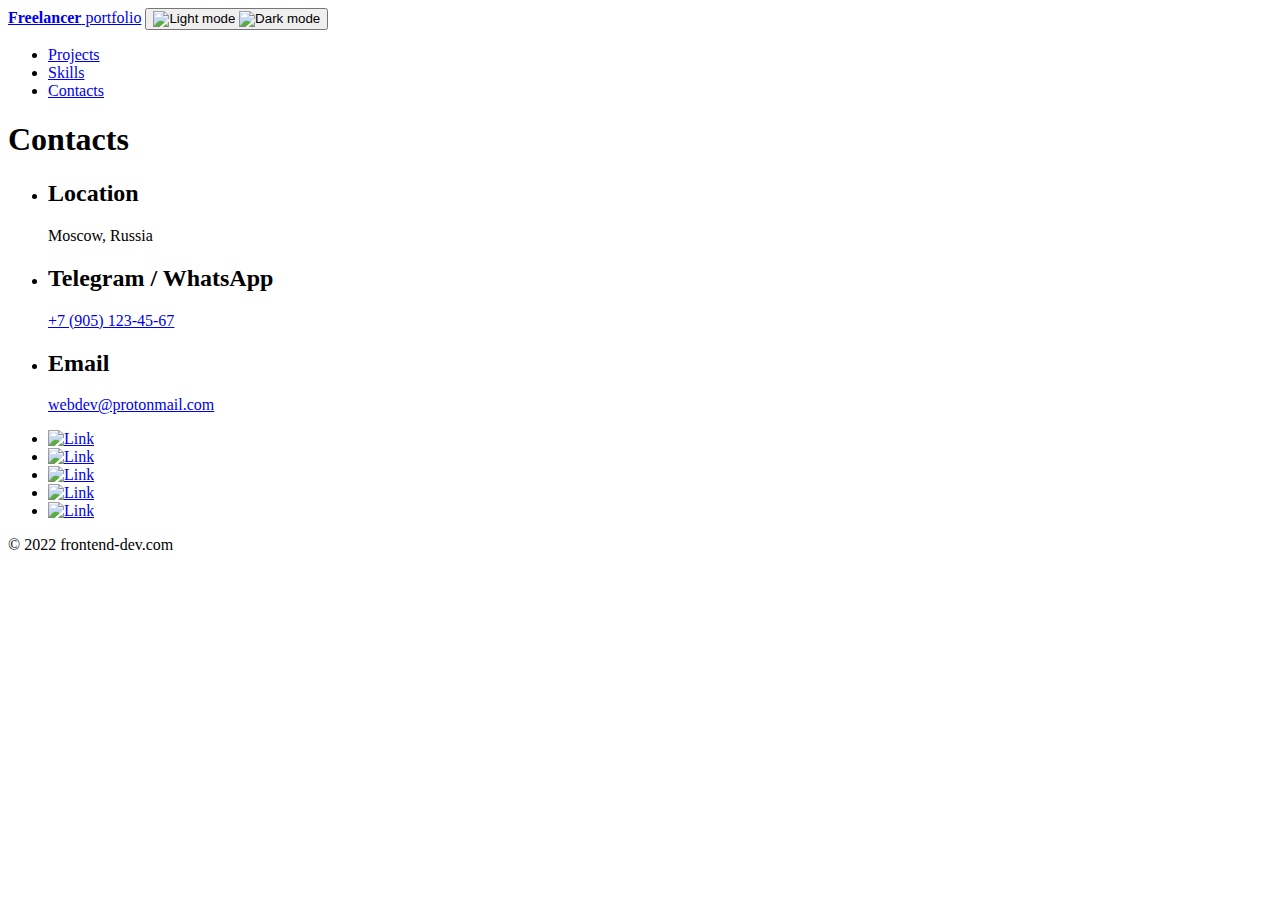
==== contacts.html @ 7e12ae9b "Add files via upload" ====
﻿<!DOCTYPE html>
<html lang="en">
<head>
    <meta charset="UTF-8">
    <meta http-equiv="X-UA-Compatible" content="IE=edge">
    <meta name="viewport" content="width=device-width, initial-scale=1.0">
    <title>Freelancer portfolio</title>
    <link rel="stylesheet" href="css/main.css">
</head>
<body>
    <nav class="nav">
        <div class="container">
            <div class="nav-row">
                <a href="index.html" class="logo"><strong>Freelancer</strong> portfolio</a>

                <button class="dark-mode-btn">
                    <img src="img/icons/sun.svg" alt="Light mode" class="dark-mode-btn__icon">
                    <img src="img/icons/moon.svg" alt="Dark mode" class="dark-mode-btn__icon">
                </button>
                
                <ul class="nav-list">
                    <li class="nav-list__item"><a href="index.html" class="nav-list__link">Projects</a></li>
                    <li class="nav-list__item"><a href="skills.html" class="nav-list__link">Skills</a></li>
                    <li class="nav-list__item"><a href="contacts.html" class="nav-list__link nav-list__link--active">Contacts</a></li>
                </ul>
            </div>
        </div>
    </nav>

    <main class="section">
        <div class="container">
                <h1 class="title-1">Contacts</h1>

                <ul class="content-list">
                    <li class="content-list__item">
                        <h2 class="title-2">Location</h2>
                        <p>Moscow, Russia</p>
                    </li>
                    <li class="content-list__item">
                        <h2 class="title-2">Telegram / WhatsApp</h2>
                        <p><a href="tel:+79051234567">+7 (905) 123-45-67</a></p>
                    </li>
                    <li class="content-list__item">
                        <h2 class="title-2">Email</h2>
                        <p><a href="mailto:webdev@protonmail.com">webdev@protonmail.com</a></p>
                    </li>
                </ul>

        </div>
    </main>

    <footer class="footer">
        <div class="container">
            <div class="footer__wrapper">
                <ul class="social">
                    <li class="social__item"><a href="#!"><img src="img/icons/vk.svg" alt="Link"></a></li>
                    <li class="social__item"><a href="#!"><img src="img/icons/instagram.svg" alt="Link"></a></li>
                    <li class="social__item"><a href="#!"><img src="img/icons/twitter.svg" alt="Link"></a></li>
                    <li class="social__item"><a href="#!"><img src="img/icons/gitHub.svg" alt="Link"></a></li>
                    <li class="social__item"><a href="#!"><img src="img/icons/linkedIn.svg" alt="Link"></a></li>
                </ul>
                <div class="copyright">
                    <p>© 2022 frontend-dev.com</p>
                </div>
            </div>
        </div>
    </footer>

    <script src="js/main.js"></script>

</body>
</html>
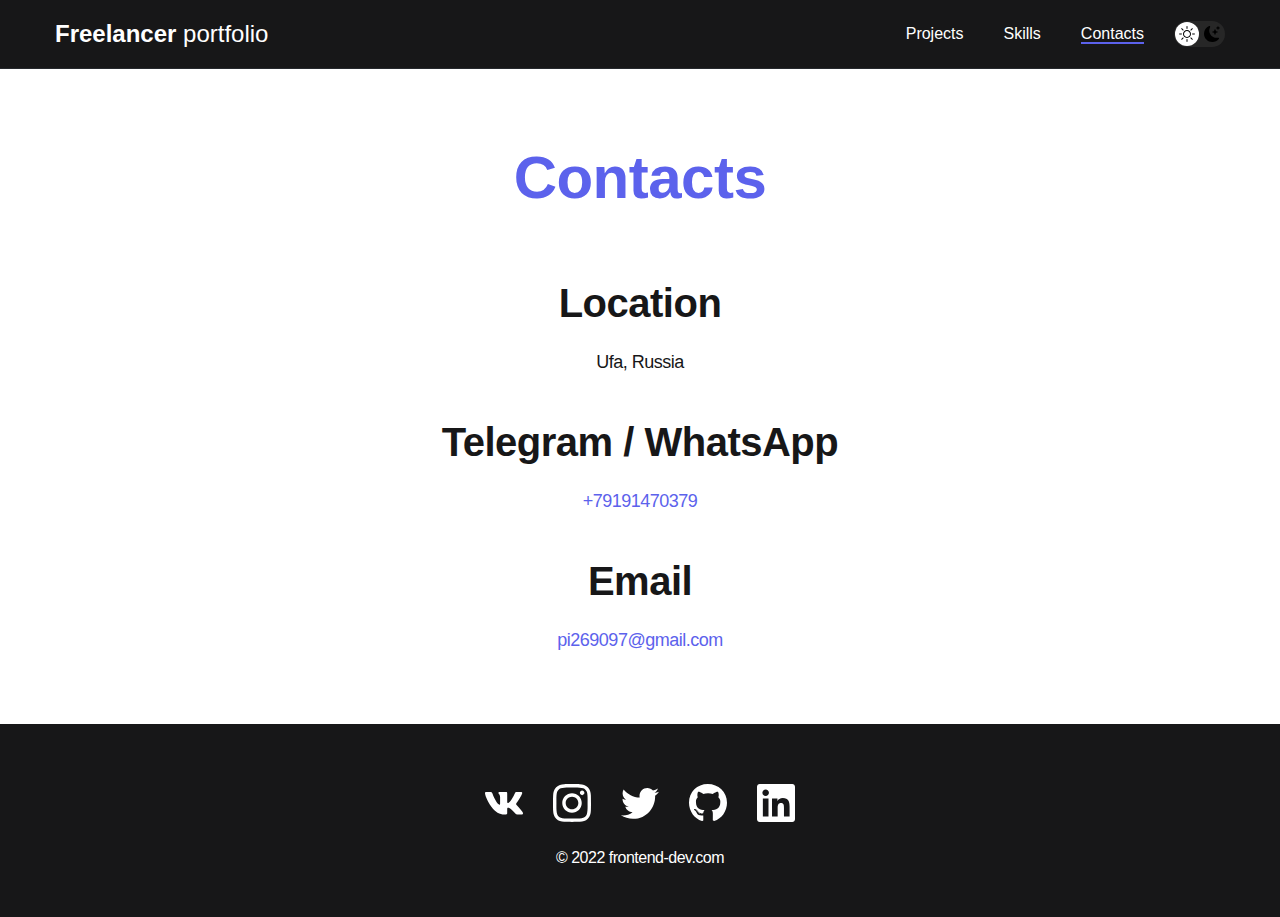
==== commit 8bc5a2e4: "Update contacts.html" ====
--- a/contacts.html
+++ b/contacts.html
@@ -34,15 +34,15 @@
                 <ul class="content-list">
                     <li class="content-list__item">
                         <h2 class="title-2">Location</h2>
-                        <p>Moscow, Russia</p>
+                        <p>Ufa, Russia</p>
                     </li>
                     <li class="content-list__item">
                         <h2 class="title-2">Telegram / WhatsApp</h2>
-                        <p><a href="tel:+79051234567">+7 (905) 123-45-67</a></p>
+                        <p><a href="tel:+7 (919) 147-03-79">+79191470379</a></p>
                     </li>
                     <li class="content-list__item">
                         <h2 class="title-2">Email</h2>
-                        <p><a href="mailto:webdev@protonmail.com">webdev@protonmail.com</a></p>
+                        <p><a href="mailto:pi269097@gmail.com">pi269097@gmail.com</a></p>
                     </li>
                 </ul>
 
@@ -69,4 +69,4 @@
     <script src="js/main.js"></script>
 
 </body>
-</html>+</html>
--- a/css/main.css
+++ b/css/main.css
@@ -0,0 +1,509 @@
+@import "reset.css";
+
+/*
+font-family: 'DM Sans', sans-serif;
+font-family: 'Poppins', sans-serif;
+*/
+
+/* * {
+    border: 1px solid red;
+} */
+
+:root {
+    --blackpure: #000;
+    --black: #171718;
+    --black-border: #26292D;
+    --white: #fff;
+    --purple: #5C62EC;
+
+    --text-color: var(--black);
+
+    --dark-bg: var(--black);
+    --dark-border: var(--black-border);
+    --header-text: var(--white);
+    --accent: var(--purple);
+
+    /* Light mode */
+    --page-bg: var(--white);
+    --text-color: var(--black);
+
+    --title-1: var(--accent);
+
+    --project-card-bg: var(--white);
+    --project-card-text: var(--black);
+    --box-shadow: 0px 5px 35px rgba(0, 0, 0, 0.25);
+}
+
+.dark {
+     /* Dark mode */
+    --page-bg: #252526;
+    --text-color: var(--white);
+
+    --title-1: var(--white);
+
+    --project-card-bg: var(--black);
+    --project-card-text: var(--white);
+    --box-shadow: 0px 5px 35px rgba(0, 0, 0, 0.8);
+}
+
+html, body {
+    display: flex;
+    flex-direction: column;
+    min-height: 100vh;
+
+    font-family: 'DM Sans', sans-serif;
+    letter-spacing: -0.5px;
+
+    /* Light mode */
+    background-color: var(--page-bg);
+    color: var(--text-color);
+}
+
+/* General */
+
+.container {
+    margin: 0 auto;
+    padding: 0 15px;
+    max-width: 1200px;
+}
+
+.none {
+    display: none !important;
+}
+
+.section {
+    padding: 70px 0;
+}
+
+.title-1 {
+    margin-bottom: 60px;
+
+    font-size: 60px;
+    font-weight: 700;
+    line-height: 1.3;
+    color: var(--title-1);
+    text-align: center;
+}
+
+.title-2 {
+    margin-bottom: 20px;
+
+    font-size: 40px;
+    font-weight: 700;
+    line-height: 1.3;
+}
+
+/* Nav */
+
+.nav {
+    padding: 20px 0;
+    border-bottom: 1px solid var(--dark-border);
+    background-color: var(--dark-bg);
+    color: var(--header-text);
+    letter-spacing: normal;
+}
+
+.nav-row {
+    display: flex;
+    justify-content: flex-end;
+    align-items: center;
+    column-gap: 30px;
+    row-gap: 20px;
+    flex-wrap: wrap;
+}
+
+.logo {
+    margin-right: auto;
+    color: var(--header-text);
+    font-size: 24px;
+    font-family: 'Poppins', sans-serif;
+}
+
+.logo strong {
+    font-weight: 700;
+}
+
+.nav-list {
+    display: flex;
+    flex-wrap: wrap;
+    row-gap: 10px;
+    align-items: center;
+    column-gap: 40px;
+    font-size: 16px;
+    font-weight: 500;
+    font-family: 'Poppins', sans-serif;
+}
+
+.nav-list__link {
+    color: var(--header-text);
+    transition: opacity 0.2s ease-in;
+}
+
+.nav-list__link:hover {
+    opacity: 0.8;
+}
+
+.nav-list__link--active {
+    position: relative;
+}
+
+.nav-list__link--active::before {
+    content: "";
+
+    position: absolute;
+    left: 0;
+    top: 100%;
+
+    display: block;
+    height: 2px;
+    width: 100%;
+    background-color: var(--accent);
+}
+
+/* Dark mode btn */
+
+.dark-mode-btn {
+    order: 9;
+
+    position: relative;
+    display: flex;
+    justify-content: space-between;
+
+    width: 51px;
+    height: 26px;
+    padding: 5px;
+
+    border-radius: 50px;
+    background-color: #272727;
+}
+
+.dark-mode-btn::before {
+    content: "";
+
+    position: absolute;
+    top: 1px;
+    left: 1px;
+
+    display: block;
+    width: 24px;
+    height: 24px;
+
+    border-radius: 50%;
+    background-color: var(--white);
+
+    transition: left 0.2s ease-in;
+}
+
+.dark-mode-btn--active::before {
+    left: 26px;
+}
+
+.dark-mode-btn__icon {
+    position: relative;
+    z-index: 9;
+}
+
+/* Header */
+
+.header {
+    padding: 40px 0;
+    min-height: 695px;
+
+    display: flex;
+    justify-content: center;
+    align-items: center;
+
+    background-color: var(--dark-bg);
+    background-image: url('../img/header-bg.png');
+    background-repeat: no-repeat;
+    background-size: auto;
+    background-position: center center;
+
+    color: var(--header-text);
+    text-align: center;
+}
+
+.header__wrapper {
+    padding: 0 15px;
+    max-width: 660px;
+}
+
+.header__title {
+    margin-bottom: 20px;
+    font-size: 40px;
+    font-weight: 700;
+    line-height: 1.4;
+}
+
+.header__title strong {
+    font-size: 60px;
+    font-weight: 700;
+}
+
+.header__title em {
+    font-style: normal;
+    color: var(--accent);
+}
+
+.header__text {
+    margin-bottom: 40px;
+    font-size: 18px;
+    line-height: 1.333;
+}
+
+.header__text p + p{
+    margin-top: 0.5em;
+}
+
+/* Btn */
+
+.btn {
+    display: inline-block;
+    height: 48px;
+    padding: 12px 28px;
+
+    border-radius: 5px;
+    background-color: var(--accent);
+    color: var(--white);
+    letter-spacing: 0.15px;
+    font-size: 16px;
+    font-weight: 500;
+
+    transition: opacity 0.2s ease-in;
+}
+
+.btn:hover {
+    opacity: 0.8;
+}
+
+.btn:active {
+    position: relative;
+    top: 1px;
+}
+
+/* Btn outline */
+
+.btn-outline {
+    display: flex;
+    column-gap: 10px;
+    align-items: center;
+
+    height: 48px;
+    padding: 12px 20px;
+
+    border-radius: 5px;
+    border: 1px solid var(--blackpure);
+    background-color: var(--white);
+    color: var(--blackpure);
+
+    transition: opacity 0.2s ease-in;
+}
+
+.btn-outline:hover {
+    opacity: 0.8;
+}
+
+.btn-outline:active {
+    position: relative;
+    top: 1px;
+}
+
+/* Projects  */
+
+.projects {
+    display: flex;
+    justify-content: center;
+    flex-wrap: wrap;
+    column-gap: 30px;
+    row-gap: 30px;
+}
+
+.project {
+    max-width: 370px;
+    background-color: var(--project-card-bg);
+    box-shadow: var(--box-shadow);
+    border-radius: 10px;
+}
+
+.project__img {
+    border-radius: 10px;
+}
+
+.project__title {
+    padding: 15px 20px 25px;
+    font-weight: 700;
+    font-size: 24px;
+    line-height: 1.3;
+    color: var(--project-card-text);
+}
+
+/* Project details */
+
+.project-details {
+    margin: 0 auto;
+    max-width: 865px;
+
+    display: flex;
+    flex-direction: column;
+    align-items: center;
+
+    text-align: center;
+}
+
+.project-details__cover {
+    max-width: 100%;
+    margin-bottom: 40px;
+
+    box-shadow: 0px 5px 35px rgba(0, 0, 0, 0.25);
+    border-radius: 10px;
+}
+
+.project-details__desc {
+    margin-bottom: 30px;
+
+    font-weight: 700;
+    font-size: 24px;
+    line-height: 1.3;
+}
+
+/* Content list */
+
+.content-list {
+    margin: 0 auto;
+    max-width: 570px;
+    display: flex;
+    flex-direction: column;
+    align-items: center;
+    row-gap: 40px;
+    text-align: center;
+}
+
+.content-list a {
+    color: var(--accent);
+}
+
+.content-list__item {
+    font-size: 18px;
+    line-height: 1.5;
+}
+
+.content-list__item p + p {
+    margin-top: 0.5em;
+}
+
+/* Footer */
+
+.footer {
+    margin-top: auto;
+    padding: 60px 0 50px;
+    background-color: var(--dark-bg);
+    color: var(--header-text);
+}
+
+.footer__wrapper {
+    display: flex;
+    flex-direction: column;
+    align-items: center;
+    row-gap: 27px;
+}
+
+.social {
+    display: flex;
+    column-gap: 30px;
+    align-items: center;
+}
+
+.copyright {
+    font-size: 16px;
+}
+
+.copyright p + p {
+    margin-top: 0.5em;
+}
+
+@media (max-width: 620px) {
+
+    /* Header  */
+
+    .header {
+        min-height: unset;
+    }
+
+    .header__title {
+        font-size: 30px;
+    }
+
+    .header__title strong {
+        font-size: 40px;
+    }
+
+    /* Nav */
+
+    .nav-row {
+        justify-content: space-between;
+    }
+
+    .dark-mode-btn {
+        order: 0;
+    }
+
+    /* General */
+
+    .section {
+        padding: 40px 0;
+    }
+
+    .title-1 {
+        margin-bottom: 30px;
+        font-size: 40px;
+    }
+
+    .title-2 {
+        margin-bottom: 10px;
+        font-size: 30px;
+    }
+
+    /* Projects */
+
+    .project__title {
+        font-size: 22px;
+    }
+
+    /* Project page */
+
+    .project-details__desc {
+        margin-bottom: 20px;
+        font-size: 22px;
+    }
+
+    /* Content List */
+
+    .content-list {
+        row-gap: 20px;
+    }
+
+    .content-list__item {
+        font-size: 16px;
+    }
+
+    /* Footer */
+
+    .footer {
+        padding: 40px 0 30px;
+    }
+
+    .footer__wrapper {
+        row-gap: 20px;
+    }
+
+    /* Social */
+
+    .social {
+        column-gap: 20px;
+    }
+
+    .social__item {
+        width: 28px;
+    }
+
+}
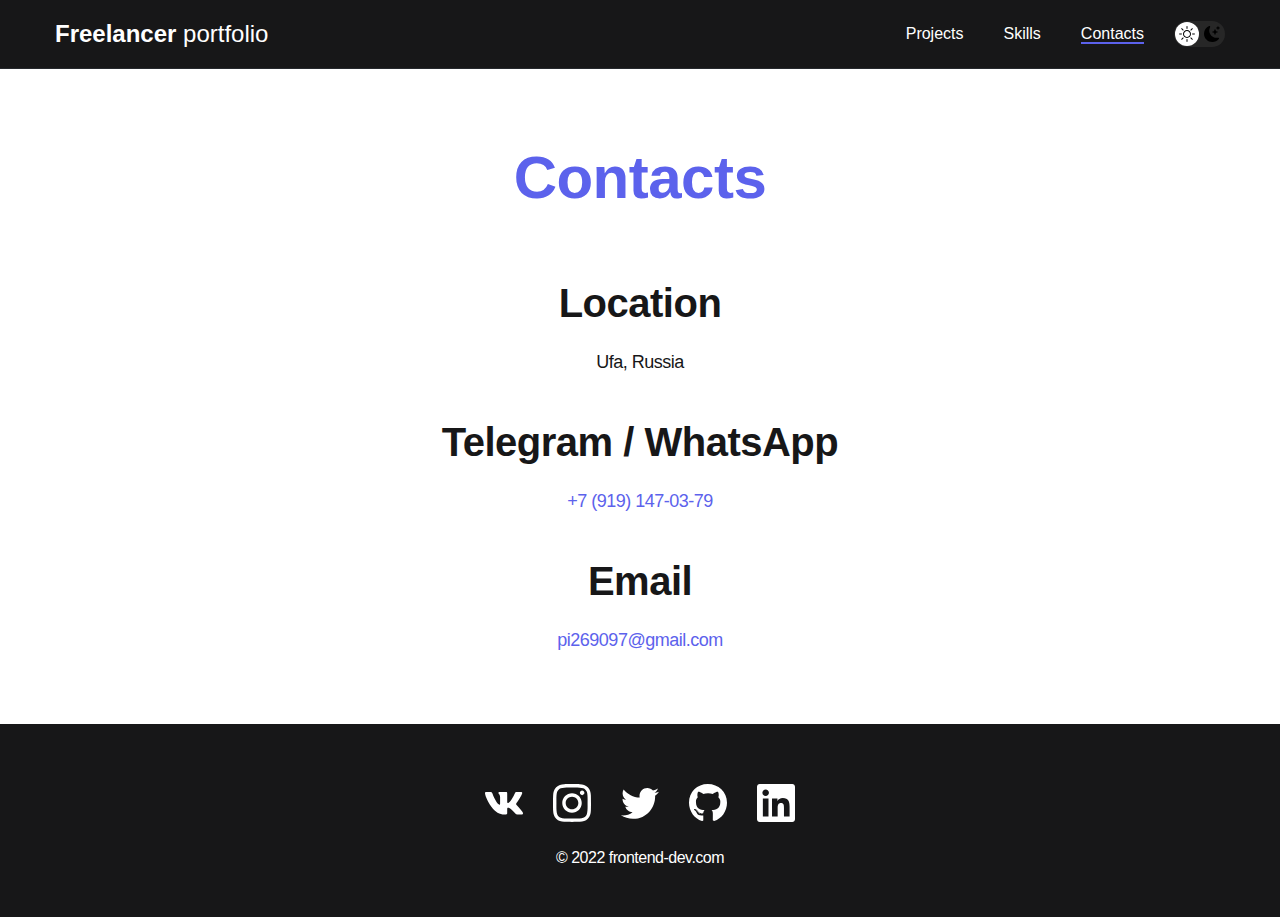
==== commit 6a98c9a3: "Update contacts.html" ====
--- a/contacts.html
+++ b/contacts.html
@@ -38,7 +38,7 @@
                     </li>
                     <li class="content-list__item">
                         <h2 class="title-2">Telegram / WhatsApp</h2>
-                        <p><a href="tel:+7 (919) 147-03-79">+79191470379</a></p>
+                        <p><a href="tel:+7 (919) 147-03-79">+7 (919) 147-03-79</a></p>
                     </li>
                     <li class="content-list__item">
                         <h2 class="title-2">Email</h2>
